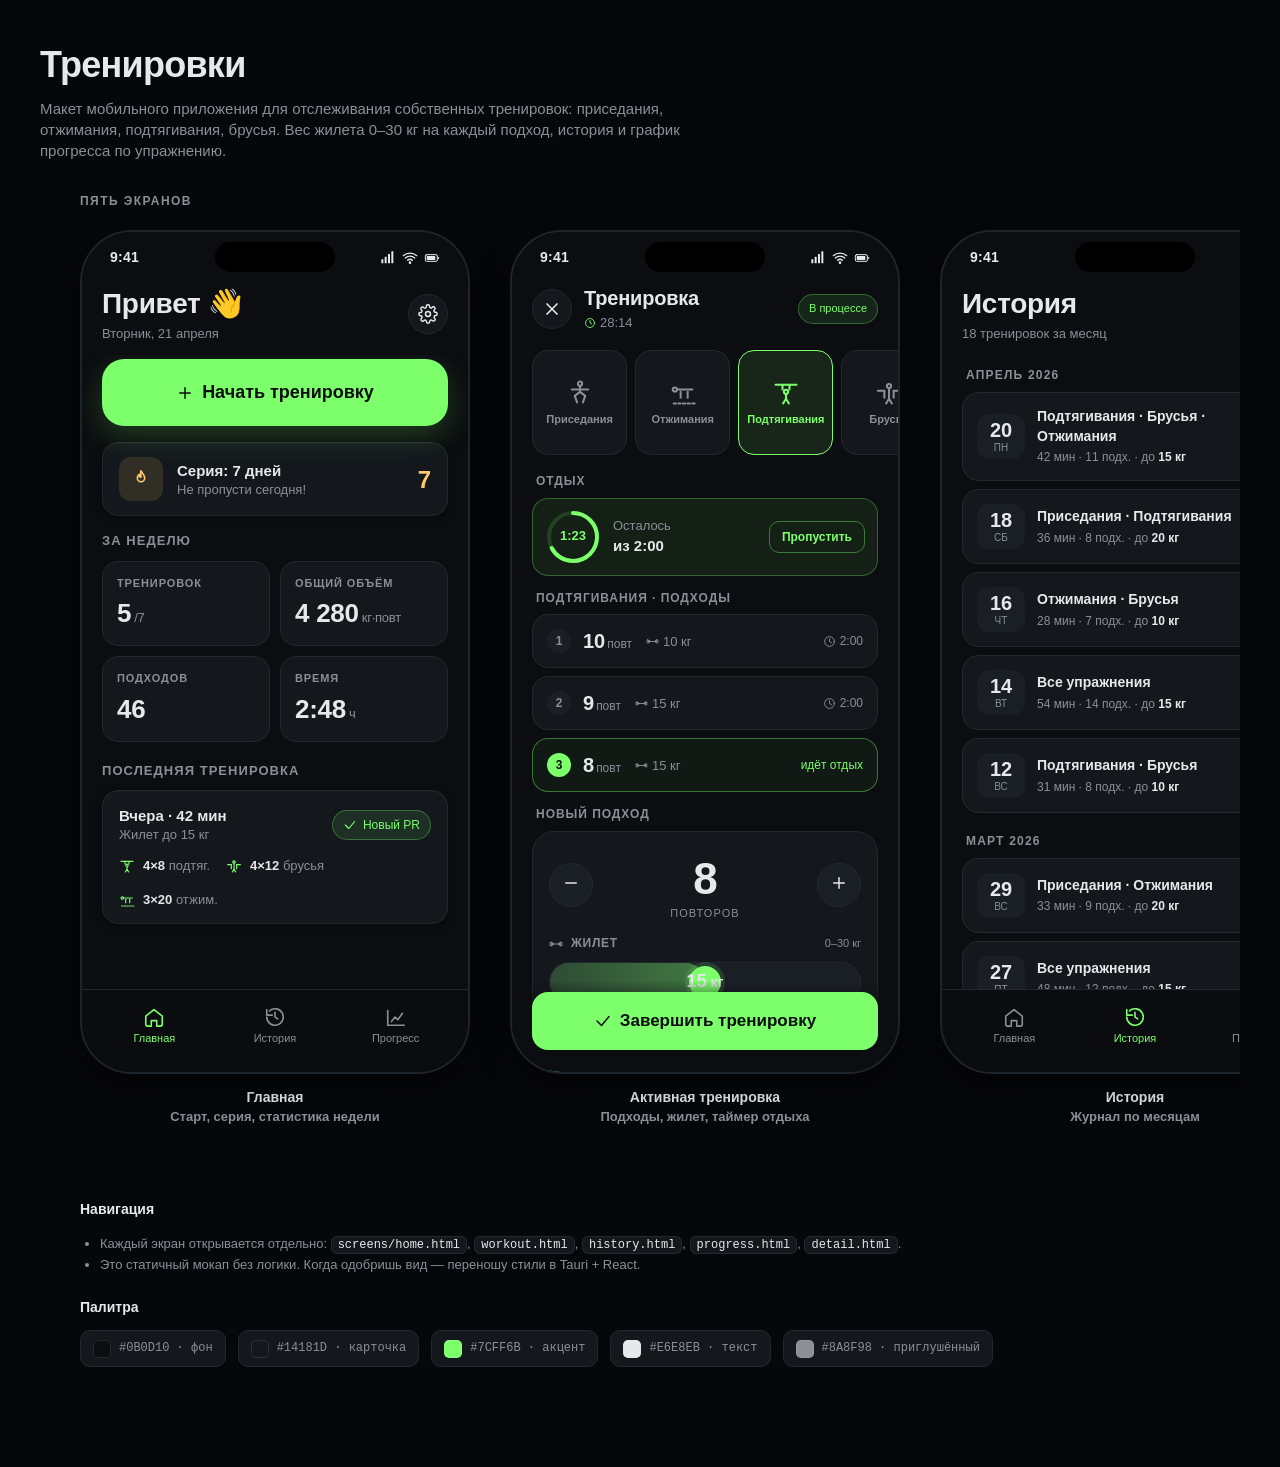
==== mockup/index.html @ e5e7d48e "Add HTML/CSS mockup for workout tracker Static five-screen mobile mockup (Home / Active Workout / Hi" ====
<!DOCTYPE html>
<html lang="ru">
<head>
<meta charset="UTF-8">
<title>Тренировки · Мокап</title>
<meta name="viewport" content="width=device-width, initial-scale=1">
<link rel="stylesheet" href="assets/styles.css">
<style>
  .gallery-section + .gallery-section { margin-top: 8px; }
  .section-h {
    max-width: 1400px;
    margin: 0 auto;
    padding: 0 40px;
    color: var(--muted);
    font-size: 12px;
    text-transform: uppercase;
    letter-spacing: 0.12em;
    font-weight: 600;
  }
  .phones-row {
    padding: 20px 40px 40px;
  }
  .phone-wrap { display: flex; flex-direction: column; align-items: center; }
  .legend {
    max-width: 1400px;
    margin: 0 auto;
    padding: 32px 40px 60px;
    color: var(--muted);
    font-size: 13px;
    line-height: 1.6;
  }
  .legend code {
    background: var(--bg-elev);
    border: 1px solid var(--line);
    padding: 1px 6px;
    border-radius: 6px;
    color: var(--text);
    font-size: 12px;
  }
  .legend ul { padding-left: 20px; }
  .palette {
    display: flex;
    gap: 12px;
    flex-wrap: wrap;
    margin-top: 12px;
  }
  .swatch {
    display: flex;
    align-items: center;
    gap: 8px;
    background: var(--bg-elev);
    border: 1px solid var(--line);
    border-radius: 10px;
    padding: 8px 12px;
    font-size: 12px;
    color: var(--muted);
    font-family: ui-monospace, SFMono-Regular, Menlo, monospace;
  }
  .swatch .chip-color {
    width: 18px; height: 18px; border-radius: 5px;
    border: 1px solid rgba(255,255,255,.1);
  }
</style>
</head>
<body>
  <div class="gallery">

    <header>
      <h1>Тренировки</h1>
      <p>Макет мобильного приложения для отслеживания собственных тренировок: приседания, отжимания, подтягивания, брусья. Вес жилета 0–30 кг на каждый подход, история и график прогресса по упражнению.</p>
    </header>

    <div class="gallery-section">
      <div class="section-h">Пять экранов</div>
      <div class="phones-row">

        <div class="phone-wrap">
          <div class="phone">
            <div class="notch"></div>
            <iframe class="screen-frame" src="screens/home.html" title="Главная"></iframe>
          </div>
          <div class="phone-caption">
            <b>Главная</b>
            Старт, серия, статистика недели
          </div>
        </div>

        <div class="phone-wrap">
          <div class="phone">
            <div class="notch"></div>
            <iframe class="screen-frame" src="screens/workout.html" title="Активная тренировка"></iframe>
          </div>
          <div class="phone-caption">
            <b>Активная тренировка</b>
            Подходы, жилет, таймер отдыха
          </div>
        </div>

        <div class="phone-wrap">
          <div class="phone">
            <div class="notch"></div>
            <iframe class="screen-frame" src="screens/history.html" title="История"></iframe>
          </div>
          <div class="phone-caption">
            <b>История</b>
            Журнал по месяцам
          </div>
        </div>

        <div class="phone-wrap">
          <div class="phone">
            <div class="notch"></div>
            <iframe class="screen-frame" src="screens/progress.html" title="Прогресс"></iframe>
          </div>
          <div class="phone-caption">
            <b>Прогресс</b>
            Графики и личные рекорды
          </div>
        </div>

        <div class="phone-wrap">
          <div class="phone">
            <div class="notch"></div>
            <iframe class="screen-frame" src="screens/detail.html" title="Детали тренировки"></iframe>
          </div>
          <div class="phone-caption">
            <b>Детали тренировки</b>
            Подходы и заметки
          </div>
        </div>

      </div>
    </div>

    <div class="legend">
      <strong style="color:var(--text); font-size:14px;">Навигация</strong>
      <ul>
        <li>Каждый экран открывается отдельно: <code>screens/home.html</code>, <code>workout.html</code>, <code>history.html</code>, <code>progress.html</code>, <code>detail.html</code>.</li>
        <li>Это статичный мокап без логики. Когда одобришь вид — переношу стили в Tauri + React.</li>
      </ul>

      <strong style="color:var(--text); font-size:14px; display:block; margin-top:20px;">Палитра</strong>
      <div class="palette">
        <span class="swatch"><span class="chip-color" style="background:#0B0D10"></span>#0B0D10 · фон</span>
        <span class="swatch"><span class="chip-color" style="background:#14181D"></span>#14181D · карточка</span>
        <span class="swatch"><span class="chip-color" style="background:#7CFF6B"></span>#7CFF6B · акцент</span>
        <span class="swatch"><span class="chip-color" style="background:#E6E8EB"></span>#E6E8EB · текст</span>
        <span class="swatch"><span class="chip-color" style="background:#8A8F98"></span>#8A8F98 · приглушённый</span>
      </div>
    </div>

  </div>
</body>
</html>
---- mockup/assets/styles.css ----
/* ==========================================================================
   Tokens
   ========================================================================== */
:root {
  --bg:          #0B0D10;
  --bg-elev:    #14181D;
  --bg-elev-2:  #1A1F26;
  --line:       #222831;
  --text:       #E6E8EB;
  --muted:      #8A8F98;
  --muted-2:    #5B6068;
  --accent:     #7CFF6B;
  --accent-dim: #2E6E28;
  --accent-ink: #0B0D10;
  --danger:     #FF6B6B;
  --warn:       #FFC86B;
  --info:       #6BB8FF;

  --r-sm: 10px;
  --r-md: 16px;
  --r-lg: 22px;
  --r-xl: 28px;

  --s-1: 4px;
  --s-2: 8px;
  --s-3: 12px;
  --s-4: 16px;
  --s-5: 20px;
  --s-6: 24px;
  --s-7: 32px;
  --s-8: 40px;

  --shadow-card: 0 1px 0 rgba(255,255,255,.02) inset, 0 2px 10px rgba(0,0,0,.4);
  --shadow-elev: 0 10px 30px rgba(0,0,0,.5);
}

* { box-sizing: border-box; }

html, body {
  margin: 0;
  padding: 0;
  background: #06070A;
  color: var(--text);
  font-family: -apple-system, BlinkMacSystemFont, "Inter", "SF Pro Text", "Roboto", "Helvetica Neue", Arial, sans-serif;
  font-size: 15px;
  line-height: 1.4;
  -webkit-font-smoothing: antialiased;
  text-rendering: optimizeLegibility;
}

button { font-family: inherit; cursor: pointer; }
a { color: inherit; text-decoration: none; }

/* ==========================================================================
   Phone frame & screen shell (used in index.html gallery)
   ========================================================================== */
.phone {
  width: 390px;
  height: 844px;
  background: var(--bg);
  border-radius: 52px;
  border: 2px solid #1F242B;
  overflow: hidden;
  position: relative;
  box-shadow: var(--shadow-elev);
  flex-shrink: 0;
}
.phone .notch {
  position: absolute; top: 10px; left: 50%; transform: translateX(-50%);
  width: 120px; height: 30px; background: #000; border-radius: 20px;
  z-index: 20;
}
.phone .screen-frame { width: 100%; height: 100%; border: 0; display: block; }

/* When a screen file is loaded directly, give body a phone-like viewport */
body.standalone {
  display: flex;
  justify-content: center;
  align-items: flex-start;
  min-height: 100vh;
  padding: 24px;
}
body.standalone .screen {
  width: 390px;
  height: 844px;
  border-radius: 44px;
  border: 2px solid #1F242B;
  overflow: hidden;
  box-shadow: var(--shadow-elev);
}

/* When loaded in an iframe inside the gallery — fill the iframe cleanly */
html.embedded, html.embedded body { background: transparent; }
html.embedded body.standalone {
  display: block;
  padding: 0;
  min-height: 0;
  height: 100vh;
  overflow: hidden;
}
html.embedded body.standalone .screen {
  width: 100%;
  height: 100%;
  border-radius: 0;
  border: 0;
  box-shadow: none;
}

/* ==========================================================================
   Screen layout
   ========================================================================== */
.screen {
  width: 100%;
  height: 100%;
  background: var(--bg);
  color: var(--text);
  display: flex;
  flex-direction: column;
  position: relative;
}
.status-bar {
  display: flex;
  align-items: center;
  justify-content: space-between;
  padding: 14px 28px 6px;
  font-size: 14px;
  font-weight: 600;
  height: 44px;
  flex-shrink: 0;
  letter-spacing: 0.02em;
}
.status-bar .right { display: flex; gap: 6px; align-items: center; color: var(--text); }
.status-bar .right svg { width: 16px; height: 16px; }

.screen-header {
  display: flex;
  align-items: center;
  justify-content: space-between;
  padding: 8px 20px 12px;
  flex-shrink: 0;
}
.screen-header h1 {
  margin: 0;
  font-size: 28px;
  font-weight: 700;
  letter-spacing: -0.01em;
}
.screen-header .sub {
  color: var(--muted);
  font-size: 13px;
  margin-top: 2px;
}
.icon-btn {
  width: 40px; height: 40px;
  border-radius: 999px;
  background: var(--bg-elev);
  border: 1px solid var(--line);
  display: inline-flex; align-items: center; justify-content: center;
  color: var(--text);
}
.icon-btn svg { width: 20px; height: 20px; }

.content {
  flex: 1 1 auto;
  overflow: hidden;
  padding: 4px 20px 12px;
}
.content.scrollable { overflow-y: auto; }

.tab-bar {
  flex-shrink: 0;
  display: grid;
  grid-template-columns: repeat(3, 1fr);
  align-items: center;
  padding: 10px 12px 22px;
  background: rgba(11,13,16,.85);
  backdrop-filter: blur(20px);
  border-top: 1px solid var(--line);
}
.tab-bar .tab {
  display: flex;
  flex-direction: column;
  align-items: center;
  gap: 4px;
  color: var(--muted);
  font-size: 11px;
  font-weight: 500;
  background: none;
  border: 0;
  padding: 6px 0;
}
.tab-bar .tab svg { width: 22px; height: 22px; }
.tab-bar .tab.active { color: var(--accent); }

/* ==========================================================================
   Cards & generic UI
   ========================================================================== */
.card {
  background: var(--bg-elev);
  border: 1px solid var(--line);
  border-radius: var(--r-md);
  padding: 16px;
  box-shadow: var(--shadow-card);
}
.card + .card { margin-top: 12px; }
.card-title {
  font-size: 13px;
  color: var(--muted);
  text-transform: uppercase;
  letter-spacing: 0.08em;
  margin: 0 0 10px;
  font-weight: 600;
}
.row { display: flex; align-items: center; }
.row.between { justify-content: space-between; }
.row.gap-2 { gap: 8px; }
.row.gap-3 { gap: 12px; }
.row.gap-4 { gap: 16px; }
.col { display: flex; flex-direction: column; }
.col.gap-1 { gap: 4px; }
.col.gap-2 { gap: 8px; }
.col.gap-3 { gap: 12px; }
.col.gap-4 { gap: 16px; }
.grow { flex: 1 1 auto; min-width: 0; }

.muted { color: var(--muted); }
.mono { font-variant-numeric: tabular-nums; font-feature-settings: "tnum"; }
.big { font-size: 48px; font-weight: 700; letter-spacing: -0.02em; }
.med { font-size: 32px; font-weight: 700; letter-spacing: -0.01em; }
.sm  { font-size: 13px; }
.xs  { font-size: 11px; }

.pill {
  display: inline-flex;
  align-items: center;
  gap: 6px;
  padding: 6px 10px;
  border-radius: 999px;
  background: var(--bg-elev-2);
  border: 1px solid var(--line);
  font-size: 12px;
  color: var(--text);
}
.pill.accent {
  background: rgba(124,255,107,.1);
  border-color: rgba(124,255,107,.3);
  color: var(--accent);
}
.pill svg { width: 14px; height: 14px; }

.divider { height: 1px; background: var(--line); margin: 12px 0; }

/* ==========================================================================
   Buttons
   ========================================================================== */
.btn {
  display: inline-flex;
  align-items: center;
  justify-content: center;
  gap: 8px;
  padding: 14px 20px;
  border-radius: var(--r-md);
  border: 1px solid var(--line);
  background: var(--bg-elev);
  color: var(--text);
  font-size: 15px;
  font-weight: 600;
  width: 100%;
}
.btn svg { width: 18px; height: 18px; }
.btn.primary {
  background: var(--accent);
  color: var(--accent-ink);
  border-color: transparent;
  font-size: 17px;
  padding: 18px 20px;
}
.btn.big-primary {
  background: var(--accent);
  color: var(--accent-ink);
  border-color: transparent;
  font-size: 18px;
  padding: 22px 20px;
  border-radius: var(--r-lg);
  box-shadow: 0 10px 30px rgba(124,255,107,.2), 0 0 0 1px rgba(124,255,107,.25) inset;
}
.btn.danger { color: var(--danger); border-color: rgba(255,107,107,.25); }
.btn.ghost { background: transparent; border-color: var(--line); color: var(--muted); }

/* ==========================================================================
   Exercise picker (workout.html)
   ========================================================================== */
.ex-grid {
  display: grid;
  grid-template-columns: repeat(4, 1fr);
  gap: 8px;
}
.ex-tile {
  aspect-ratio: 1 / 1.1;
  background: var(--bg-elev);
  border: 1px solid var(--line);
  border-radius: var(--r-md);
  display: flex;
  flex-direction: column;
  align-items: center;
  justify-content: center;
  gap: 6px;
  color: var(--muted);
  padding: 8px;
  transition: all .2s;
}
.ex-tile svg { width: 28px; height: 28px; }
.ex-tile .name { font-size: 11px; font-weight: 600; text-align: center; line-height: 1.15; }
.ex-tile.active {
  background: rgba(124,255,107,.1);
  border-color: var(--accent);
  color: var(--accent);
}

/* ==========================================================================
   Sets list
   ========================================================================== */
.set-list { display: flex; flex-direction: column; gap: 8px; }
.set-row {
  display: grid;
  grid-template-columns: 24px 1fr auto;
  align-items: center;
  gap: 12px;
  padding: 12px 14px;
  background: var(--bg-elev);
  border: 1px solid var(--line);
  border-radius: var(--r-md);
}
.set-row .idx {
  width: 24px; height: 24px; border-radius: 999px;
  background: var(--bg-elev-2); color: var(--muted);
  display: inline-flex; align-items: center; justify-content: center;
  font-size: 12px; font-weight: 700;
}
.set-row .main { display: flex; gap: 14px; align-items: baseline; }
.set-row .main .reps { font-size: 20px; font-weight: 700; }
.set-row .main .reps small { font-size: 12px; color: var(--muted); font-weight: 500; margin-left: 2px; }
.set-row .main .vest { color: var(--muted); font-size: 13px; display: inline-flex; gap: 4px; align-items: center; }
.set-row .main .vest svg { width: 13px; height: 13px; }
.set-row .rest {
  font-size: 12px; color: var(--muted);
  display: inline-flex; align-items: center; gap: 4px;
}
.set-row .rest svg { width: 13px; height: 13px; }

/* ==========================================================================
   Set input (workout.html new-set area)
   ========================================================================== */
.set-input {
  background: var(--bg-elev);
  border: 1px solid var(--line);
  border-radius: var(--r-lg);
  padding: 16px;
}
.stepper {
  display: grid;
  grid-template-columns: 44px 1fr 44px;
  align-items: center;
  gap: 10px;
}
.stepper button {
  width: 44px; height: 44px;
  border-radius: 999px;
  border: 1px solid var(--line);
  background: var(--bg-elev-2);
  color: var(--text);
  font-size: 22px;
  font-weight: 600;
}
.stepper .value { text-align: center; font-size: 44px; font-weight: 700; letter-spacing: -0.02em; }
.stepper .value small { display: block; font-size: 11px; color: var(--muted); font-weight: 500; letter-spacing: 0.1em; text-transform: uppercase; margin-top: -4px; }

.vest-slider {
  --pct: 33%;
  height: 40px;
  position: relative;
  background: var(--bg-elev-2);
  border-radius: 999px;
  border: 1px solid var(--line);
  margin-top: 10px;
}
.vest-slider .fill {
  position: absolute; left: 0; top: 0; bottom: 0; width: var(--pct);
  background: linear-gradient(90deg, rgba(124,255,107,.2), rgba(124,255,107,.4));
  border-radius: 999px;
}
.vest-slider .thumb {
  position: absolute; top: 50%; left: var(--pct);
  width: 32px; height: 32px; transform: translate(-50%, -50%);
  background: var(--accent);
  border-radius: 999px;
  box-shadow: 0 0 0 4px rgba(124,255,107,.15);
}
.vest-slider .label {
  position: absolute; left: 50%; top: 50%; transform: translate(-50%, -50%);
  font-size: 14px; font-weight: 600; color: var(--text);
  pointer-events: none;
}
.vest-slider .label b { font-size: 18px; }

.preset-row {
  display: grid;
  grid-template-columns: repeat(7, 1fr);
  gap: 6px;
  margin-top: 10px;
}
.preset-row .preset {
  padding: 8px 0;
  border-radius: 10px;
  border: 1px solid var(--line);
  background: var(--bg-elev-2);
  color: var(--muted);
  font-size: 12px;
  font-weight: 600;
  text-align: center;
}
.preset-row .preset.active {
  background: var(--accent);
  color: var(--accent-ink);
  border-color: transparent;
}

/* ==========================================================================
   Rest timer (circular SVG)
   ========================================================================== */
.rest-timer {
  display: flex;
  flex-direction: column;
  align-items: center;
  gap: 8px;
  padding: 16px 0 4px;
}
.rest-timer .ring { position: relative; width: 140px; height: 140px; }
.rest-timer .ring svg { width: 100%; height: 100%; transform: rotate(-90deg); }
.rest-timer .ring .bg { stroke: var(--bg-elev-2); }
.rest-timer .ring .fg { stroke: var(--accent); stroke-linecap: round; transition: stroke-dashoffset 1s linear; }
.rest-timer .ring .time {
  position: absolute; inset: 0;
  display: flex; flex-direction: column; align-items: center; justify-content: center;
  font-variant-numeric: tabular-nums;
}
.rest-timer .ring .time .v { font-size: 34px; font-weight: 700; }
.rest-timer .ring .time .l { font-size: 11px; color: var(--muted); text-transform: uppercase; letter-spacing: 0.1em; }

/* ==========================================================================
   Stats grid (home)
   ========================================================================== */
.stats-grid {
  display: grid;
  grid-template-columns: 1fr 1fr;
  gap: 10px;
}
.stat {
  background: var(--bg-elev);
  border: 1px solid var(--line);
  border-radius: var(--r-md);
  padding: 14px;
}
.stat .l { font-size: 11px; color: var(--muted); text-transform: uppercase; letter-spacing: 0.08em; font-weight: 600; }
.stat .v { font-size: 26px; font-weight: 700; letter-spacing: -0.01em; margin-top: 4px; }
.stat .v small { font-size: 13px; color: var(--muted); font-weight: 500; margin-left: 3px; }

/* ==========================================================================
   History
   ========================================================================== */
.month-label {
  color: var(--muted);
  font-size: 12px;
  font-weight: 600;
  text-transform: uppercase;
  letter-spacing: 0.1em;
  margin: 20px 4px 8px;
}
.month-label:first-of-type { margin-top: 8px; }
.history-row {
  display: grid;
  grid-template-columns: 48px 1fr auto;
  gap: 12px;
  padding: 14px;
  background: var(--bg-elev);
  border: 1px solid var(--line);
  border-radius: var(--r-md);
  align-items: center;
}
.history-row + .history-row { margin-top: 8px; }
.history-row .date {
  display: flex; flex-direction: column; align-items: center; justify-content: center;
  background: var(--bg-elev-2);
  border-radius: 12px;
  padding: 6px 0;
  line-height: 1;
}
.history-row .date .d { font-size: 20px; font-weight: 700; }
.history-row .date .m { font-size: 10px; color: var(--muted); margin-top: 3px; text-transform: uppercase; }
.history-row .meta .title { font-size: 14px; font-weight: 600; }
.history-row .meta .summary { font-size: 12px; color: var(--muted); margin-top: 3px; }
.history-row .chev { color: var(--muted-2); }
.history-row .chev svg { width: 18px; height: 18px; }

/* ==========================================================================
   Progress chart
   ========================================================================== */
.chips {
  display: flex;
  gap: 6px;
  overflow-x: auto;
  padding-bottom: 4px;
  margin: 0 -20px;
  padding-left: 20px;
  padding-right: 20px;
  scrollbar-width: none;
}
.chips::-webkit-scrollbar { display: none; }
.chip {
  flex-shrink: 0;
  padding: 8px 14px;
  border-radius: 999px;
  border: 1px solid var(--line);
  background: var(--bg-elev);
  color: var(--muted);
  font-size: 13px;
  font-weight: 600;
  display: inline-flex; align-items: center; gap: 6px;
  white-space: nowrap;
}
.chip svg { width: 14px; height: 14px; }
.chip.active {
  background: var(--accent);
  color: var(--accent-ink);
  border-color: transparent;
}

.seg {
  display: grid;
  grid-auto-flow: column;
  grid-auto-columns: 1fr;
  background: var(--bg-elev);
  border: 1px solid var(--line);
  border-radius: 12px;
  padding: 4px;
}
.seg .seg-item {
  text-align: center;
  font-size: 12px;
  font-weight: 600;
  color: var(--muted);
  padding: 8px 4px;
  border-radius: 8px;
}
.seg .seg-item.active {
  background: var(--bg-elev-2);
  color: var(--text);
  box-shadow: 0 1px 0 rgba(255,255,255,.04) inset;
}

.chart-box {
  background: var(--bg-elev);
  border: 1px solid var(--line);
  border-radius: var(--r-md);
  padding: 16px;
}
.chart-box .chart-hd { display: flex; justify-content: space-between; align-items: baseline; margin-bottom: 8px; }
.chart-box .chart-hd .val { font-size: 32px; font-weight: 700; letter-spacing: -0.01em; }
.chart-box .chart-hd .val small { font-size: 13px; color: var(--muted); margin-left: 4px; font-weight: 500; }
.chart-box .chart-hd .delta { font-size: 12px; color: var(--accent); font-weight: 600; }
.chart-box svg.chart { display: block; width: 100%; height: 180px; }

.pr-grid {
  display: grid;
  grid-template-columns: repeat(3, 1fr);
  gap: 8px;
  margin-top: 12px;
}
.pr-tile {
  background: var(--bg-elev);
  border: 1px solid var(--line);
  border-radius: var(--r-md);
  padding: 12px;
}
.pr-tile .l { font-size: 10px; color: var(--muted); text-transform: uppercase; letter-spacing: 0.06em; font-weight: 600; }
.pr-tile .v { font-size: 20px; font-weight: 700; margin-top: 4px; }
.pr-tile .v small { font-size: 11px; color: var(--muted); font-weight: 500; margin-left: 2px; }

/* ==========================================================================
   Detail
   ========================================================================== */
.ex-block { margin-top: 16px; }
.ex-block .hd {
  display: flex; align-items: center; gap: 10px;
  margin-bottom: 8px;
}
.ex-block .hd svg { width: 20px; height: 20px; color: var(--accent); }
.ex-block .hd .name { font-size: 15px; font-weight: 600; }
.ex-block .hd .count { font-size: 12px; color: var(--muted); margin-left: auto; }

.note-card {
  background: rgba(107,184,255,.08);
  border: 1px solid rgba(107,184,255,.25);
  border-radius: var(--r-md);
  padding: 14px;
  color: var(--text);
  font-size: 14px;
  line-height: 1.5;
}
.note-card .hd {
  display: flex; align-items: center; gap: 6px;
  color: var(--info); font-size: 11px; text-transform: uppercase; letter-spacing: 0.08em; font-weight: 600;
  margin-bottom: 6px;
}
.note-card .hd svg { width: 13px; height: 13px; }

/* ==========================================================================
   Index gallery
   ========================================================================== */
.gallery {
  padding: 40px;
  min-height: 100vh;
}
.gallery header {
  max-width: 1400px;
  margin: 0 auto 32px;
  text-align: left;
}
.gallery header h1 {
  font-size: 36px;
  font-weight: 700;
  letter-spacing: -0.02em;
  margin: 0;
}
.gallery header p {
  color: var(--muted);
  margin: 8px 0 0;
  font-size: 15px;
  max-width: 640px;
}
.phones-row {
  display: flex;
  gap: 40px;
  overflow-x: auto;
  padding: 20px 0 40px;
  scroll-snap-type: x mandatory;
}
.phones-row .phone { scroll-snap-align: center; }
.phone-caption {
  text-align: center;
  margin-top: 14px;
  color: var(--muted);
  font-size: 13px;
  font-weight: 600;
}
.phone-caption b { color: var(--text); display: block; font-size: 14px; }
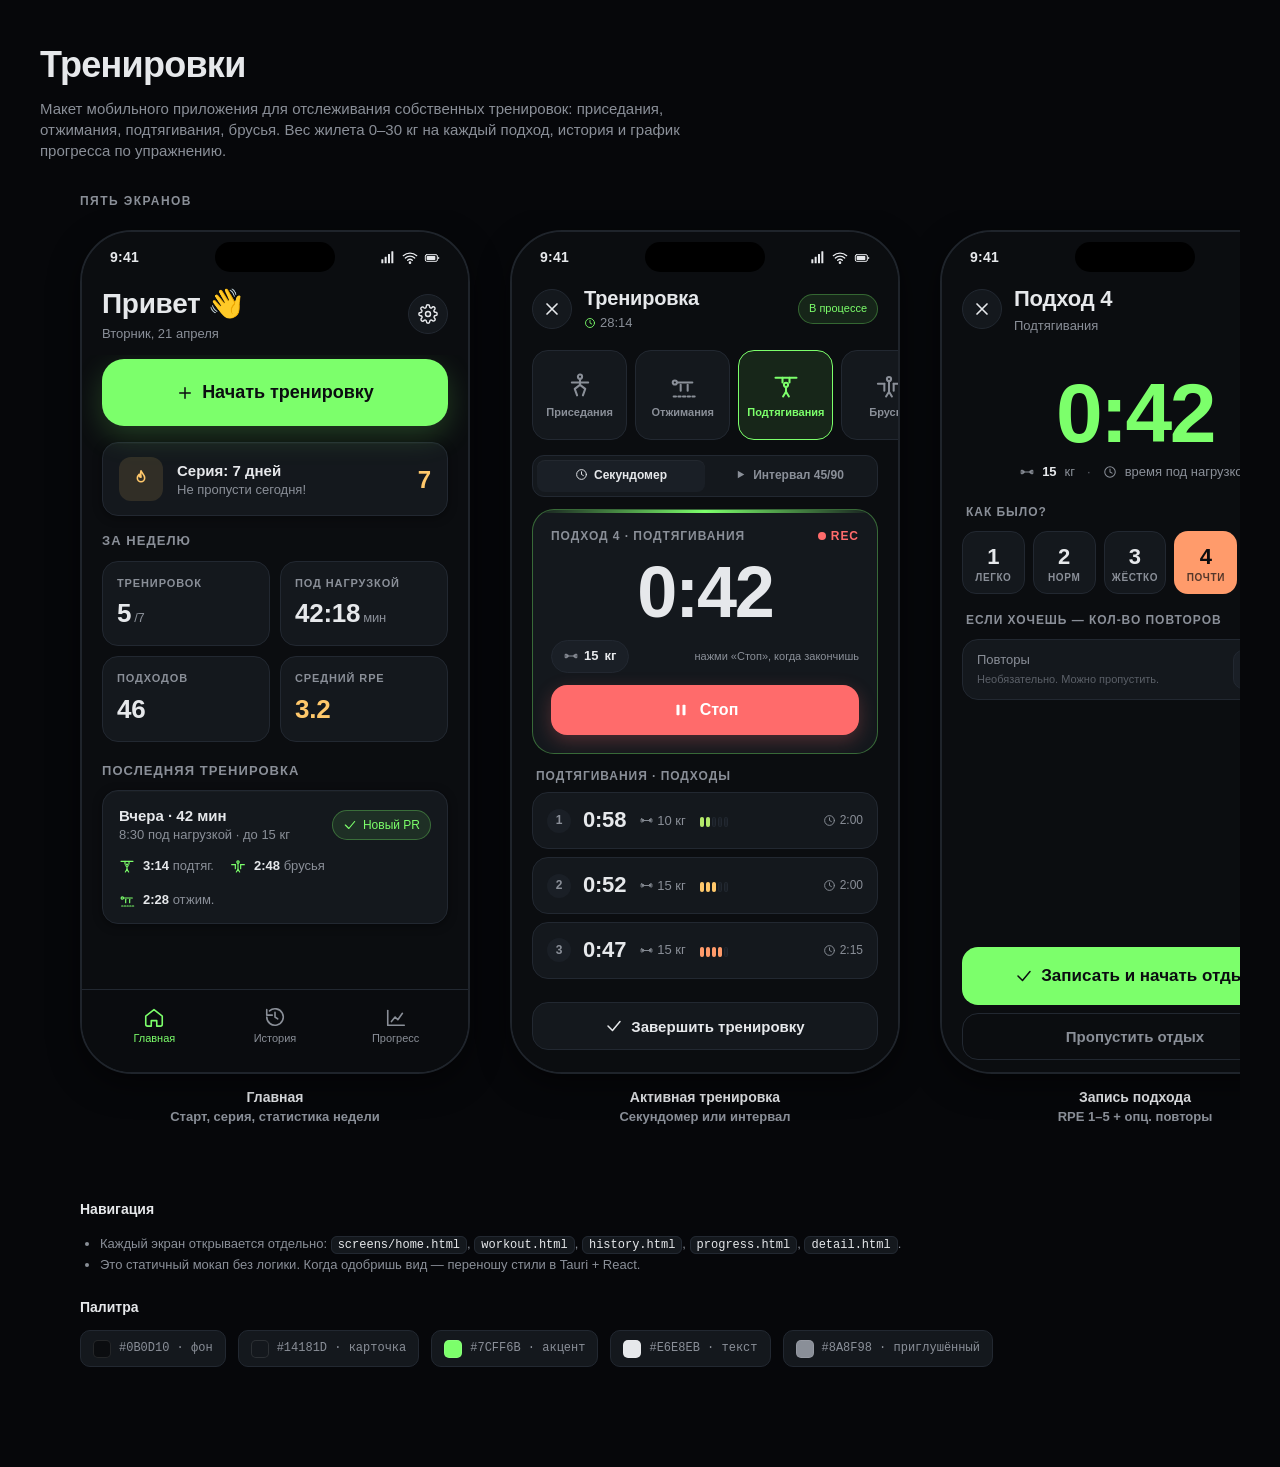
==== commit d29fd082: "Switch primary metric from reps to time under load Time-based sets are the new default. Reps become " ====
--- a/mockup/index.html
+++ b/mockup/index.html
@@ -92,7 +92,18 @@
           </div>
           <div class="phone-caption">
             <b>Активная тренировка</b>
-            Подходы, жилет, таймер отдыха
+            Секундомер или интервал
+          </div>
+        </div>
+
+        <div class="phone-wrap">
+          <div class="phone">
+            <div class="notch"></div>
+            <iframe class="screen-frame" src="screens/record.html" title="Запись подхода"></iframe>
+          </div>
+          <div class="phone-caption">
+            <b>Запись подхода</b>
+            RPE 1–5 + опц. повторы
           </div>
         </div>
 
--- a/mockup/assets/styles.css
+++ b/mockup/assets/styles.css
@@ -348,6 +348,187 @@
 }
 .set-row .rest svg { width: 13px; height: 13px; }
 
+/* Time-dominant set row: time as primary, vest + RPE inline */
+.set-row .main .time { font-size: 22px; font-weight: 700; letter-spacing: -0.01em; }
+.set-row .main .time small { font-size: 11px; color: var(--muted); font-weight: 500; margin-left: 2px; text-transform: uppercase; letter-spacing: 0.06em; }
+.set-row .main .reps-inline { color: var(--muted); font-size: 12px; display: inline-flex; gap: 3px; align-items: baseline; }
+.set-row .main .reps-inline b { color: var(--text); font-weight: 600; font-variant-numeric: tabular-nums; }
+
+/* RPE indicator: 5 vertical bars colored by level */
+.rpe {
+  display: inline-flex;
+  gap: 2px;
+  align-items: center;
+  height: 12px;
+}
+.rpe .rpe-seg {
+  width: 4px; height: 10px; border-radius: 1.5px;
+  background: var(--bg-elev-2);
+  border: 1px solid var(--line);
+}
+.rpe.lvl-1 .rpe-seg:nth-child(-n+1),
+.rpe.lvl-2 .rpe-seg:nth-child(-n+2),
+.rpe.lvl-3 .rpe-seg:nth-child(-n+3),
+.rpe.lvl-4 .rpe-seg:nth-child(-n+4),
+.rpe.lvl-5 .rpe-seg:nth-child(-n+5) {
+  background: var(--rpe-color);
+  border-color: var(--rpe-color);
+}
+.rpe.lvl-1 { --rpe-color: #7CFF6B; }
+.rpe.lvl-2 { --rpe-color: #B3E86B; }
+.rpe.lvl-3 { --rpe-color: #FFC86B; }
+.rpe.lvl-4 { --rpe-color: #FF9B6B; }
+.rpe.lvl-5 { --rpe-color: #FF6B6B; }
+
+.rpe-pill {
+  display: inline-flex; align-items: center; gap: 5px;
+  font-size: 11px; color: var(--muted);
+  white-space: nowrap;
+}
+.rpe-pill .l { text-transform: uppercase; letter-spacing: 0.06em; font-weight: 600; }
+
+/* Active set card (giant timer) */
+.active-set {
+  background: var(--bg-elev);
+  border: 1px solid rgba(124,255,107,.35);
+  border-radius: var(--r-lg);
+  padding: 18px;
+  position: relative;
+  overflow: hidden;
+}
+.active-set::before {
+  content: "";
+  position: absolute; top: 0; left: 0; right: 0; height: 3px;
+  background: linear-gradient(90deg, transparent, var(--accent), transparent);
+  animation: scanline 2s linear infinite;
+}
+@keyframes scanline {
+  0% { transform: translateX(-100%); }
+  100% { transform: translateX(100%); }
+}
+.active-set .hd {
+  display: flex; justify-content: space-between; align-items: center;
+  font-size: 12px; color: var(--muted); text-transform: uppercase; letter-spacing: 0.08em; font-weight: 600;
+  margin-bottom: 4px;
+}
+.active-set .hd .rec {
+  display: inline-flex; align-items: center; gap: 5px;
+  color: var(--danger);
+}
+.active-set .hd .rec .dot {
+  width: 8px; height: 8px; border-radius: 999px; background: var(--danger);
+  animation: blink 1.2s ease-in-out infinite;
+}
+@keyframes blink { 0%, 100% { opacity: 1; } 50% { opacity: 0.3; } }
+.active-set .time-big {
+  font-size: 72px;
+  font-weight: 700;
+  letter-spacing: -0.03em;
+  text-align: center;
+  font-variant-numeric: tabular-nums;
+  line-height: 1.05;
+  padding: 6px 0 4px;
+}
+.active-set .vest-chip {
+  display: inline-flex; align-items: center; gap: 6px;
+  background: var(--bg-elev-2);
+  border: 1px solid var(--line);
+  padding: 6px 12px;
+  border-radius: 999px;
+  font-size: 13px;
+  font-weight: 600;
+}
+.active-set .vest-chip svg { width: 14px; height: 14px; color: var(--muted); }
+.active-set .vest-chip b { font-variant-numeric: tabular-nums; }
+
+.stop-btn {
+  background: var(--danger);
+  color: #fff;
+  border: 0;
+  border-radius: var(--r-md);
+  padding: 16px;
+  width: 100%;
+  font-size: 16px;
+  font-weight: 700;
+  display: inline-flex;
+  align-items: center;
+  justify-content: center;
+  gap: 10px;
+  box-shadow: 0 6px 18px rgba(255,107,107,.25);
+}
+.stop-btn svg { width: 18px; height: 18px; }
+
+/* Interval schedule card (compact) */
+.interval-card {
+  background: var(--bg-elev);
+  border: 1px solid var(--line);
+  border-radius: var(--r-md);
+  padding: 14px;
+  display: grid;
+  grid-template-columns: 1fr 1fr 1fr;
+  gap: 10px;
+}
+.interval-card .cell { text-align: center; }
+.interval-card .cell .l { font-size: 10px; text-transform: uppercase; letter-spacing: 0.08em; color: var(--muted); font-weight: 600; }
+.interval-card .cell .v { font-size: 22px; font-weight: 700; margin-top: 4px; font-variant-numeric: tabular-nums; }
+.interval-card .cell .v small { font-size: 11px; color: var(--muted); font-weight: 500; margin-left: 2px; }
+
+/* RPE picker (record screen) */
+.rpe-picker {
+  display: grid;
+  grid-template-columns: repeat(5, 1fr);
+  gap: 8px;
+}
+.rpe-picker button {
+  background: var(--bg-elev);
+  border: 1px solid var(--line);
+  border-radius: 14px;
+  padding: 14px 6px 10px;
+  color: var(--text);
+  display: flex;
+  flex-direction: column;
+  align-items: center;
+  gap: 4px;
+  font-family: inherit;
+}
+.rpe-picker button .n {
+  font-size: 22px; font-weight: 700; line-height: 1;
+}
+.rpe-picker button .w {
+  font-size: 10px; color: var(--muted); text-transform: uppercase; letter-spacing: 0.06em; font-weight: 600;
+}
+.rpe-picker button.active {
+  border-color: transparent;
+  background: var(--rpe-color, var(--accent));
+  color: var(--accent-ink);
+}
+.rpe-picker button.active .w { color: rgba(11,13,16,.7); }
+.rpe-picker button.lvl-1 { --rpe-color: #7CFF6B; }
+.rpe-picker button.lvl-2 { --rpe-color: #B3E86B; }
+.rpe-picker button.lvl-3 { --rpe-color: #FFC86B; }
+.rpe-picker button.lvl-4 { --rpe-color: #FF9B6B; }
+.rpe-picker button.lvl-5 { --rpe-color: #FF6B6B; }
+
+/* Optional reps input on record screen */
+.optional-input {
+  display: flex;
+  align-items: center;
+  background: var(--bg-elev);
+  border: 1px solid var(--line);
+  border-radius: var(--r-md);
+  padding: 10px 14px;
+  gap: 10px;
+}
+.optional-input .label { flex: 1; color: var(--muted); font-size: 13px; }
+.optional-input .label small { display: block; font-size: 11px; color: var(--muted-2); margin-top: 2px; }
+.optional-input input {
+  width: 60px; text-align: center;
+  background: var(--bg-elev-2); border: 1px solid var(--line); border-radius: 10px;
+  color: var(--text); font-size: 18px; font-weight: 700; padding: 8px 6px;
+  font-family: inherit;
+  font-variant-numeric: tabular-nums;
+}
+
 /* ==========================================================================
    Set input (workout.html new-set area)
    ========================================================================== */
@@ -551,6 +732,8 @@
   color: var(--muted);
   padding: 8px 4px;
   border-radius: 8px;
+  background: transparent;
+  border: 0;
 }
 .seg .seg-item.active {
   background: var(--bg-elev-2);
